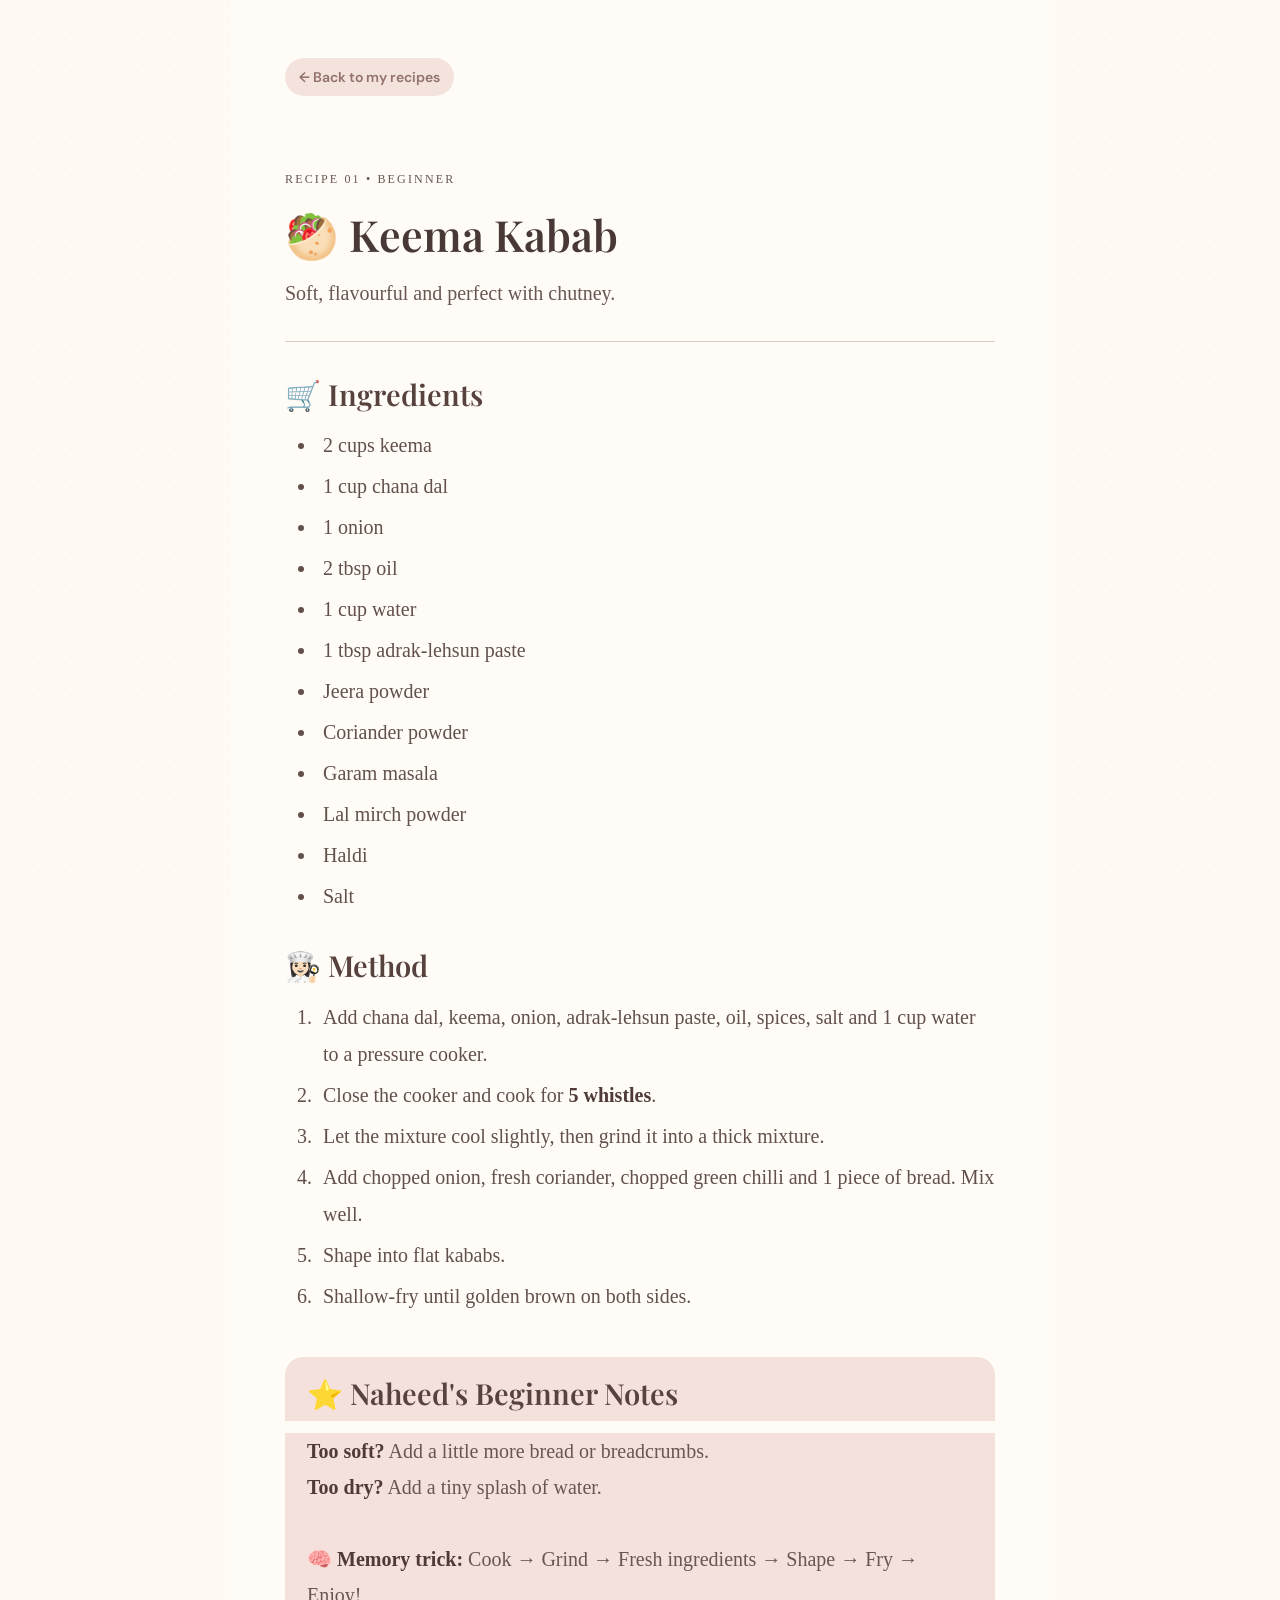
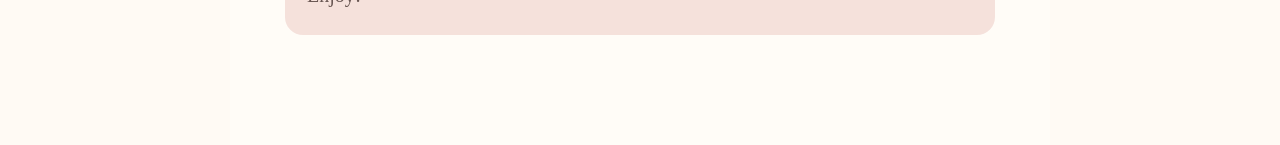
==== recipes/01-keema-kabab.html @ dbfe81f7 "Update 01-keema-kabab.html" ====
<!DOCTYPE html>
<html lang="en"><head><meta charset="UTF-8"><meta name="viewport" content="width=device-width,initial-scale=1.0">
<title>Keema Kabab | Naheed's Kitchen</title><link rel="stylesheet" href="../style.css"></head>
<body>
<main class="recipe-page">
<a href="../index.html">← Back to my recipes</a>
<p class="eyebrow" style="margin-top:45px">RECIPE 01 • BEGINNER</p>
<h1>🥙 Keema Kabab</h1>
<p>Soft, flavourful and perfect with chutney.</p>
<hr>
<h2>🛒 Ingredients</h2>
<ul>
<li>2 cups keema</li><li>1 cup chana dal</li><li>1 onion</li><li>2 tbsp oil</li><li>1 cup water</li>
<li>1 tbsp adrak-lehsun paste</li><li>Jeera powder</li><li>Coriander powder</li>
<li>Garam masala</li><li>Lal mirch powder</li><li>Haldi</li><li>Salt</li>
</ul>
<h2>👩🏻‍🍳 Method</h2>
<ol>
<li>Add chana dal, keema, onion, adrak-lehsun paste, oil, spices, salt and 1 cup water to a pressure cooker.</li>
<li>Close the cooker and cook for <strong>5 whistles</strong>.</li>
<li>Let the mixture cool slightly, then grind it into a thick mixture.</li>
<li>Add chopped onion, fresh coriander, chopped green chilli and 1 piece of bread. Mix well.</li>
<li>Shape into flat kababs.</li>
<li>Shallow-fry until golden brown on both sides.</li>
</ol>
<h2>⭐ Naheed's Beginner Notes</h2>
<p><strong>Too soft?</strong> Add a little more bread or breadcrumbs.<br>
<strong>Too dry?</strong> Add a tiny splash of water.<br><br>
🧠 <strong>Memory trick:</strong> Cook → Grind → Fresh ingredients → Shape → Fry → Enjoy!</p>
</main>
</body></html>
---- style.css ----
@import url('https://fonts.googleapis.com/css2?family=DM+Sans:wght@400;500;600;700&family=Playfair+Display:wght@500;600;700&family=Sacramento&display=swap');
:root{--cream:#fffaf4;--white:#fffdf9;--ink:#4d3b38;--muted:#806d67;--rose:#e9beb7;--blush:#f5d9d4;--peach:#f5cdb5;--butter:#f2dfaa;--sage:#d4dfcd;--brown:#735b55}
*{box-sizing:border-box}html{scroll-behavior:smooth}body{margin:0;background:var(--cream);color:var(--ink);font-family:'DM Sans',sans-serif;line-height:1.6}body:before{content:'';position:fixed;inset:0;pointer-events:none;opacity:.2;background-image:radial-gradient(#b99a90 .45px,transparent .45px);background-size:13px 13px;z-index:-1}a{text-decoration:none;color:inherit}.top-note{text-align:center;background:#ead8cc;color:#785f58;font-size:11px;letter-spacing:.1em;padding:8px}.site-header{max-width:1180px;margin:auto;padding:25px 28px;display:flex;justify-content:space-between;align-items:center}.logo{font:700 23px 'Playfair Display',serif}.logo span{font-size:21px}nav{display:flex;gap:28px;font-size:13px;color:var(--muted)}nav a:hover{color:#ae776f}.hero{max-width:1180px;margin:15px auto 55px;padding:60px 70px;display:grid;grid-template-columns:1fr 1fr;align-items:center;overflow:hidden;border-radius:34px;background:#f3ddd6;position:relative}.hero:after{content:'';position:absolute;width:430px;height:430px;border-radius:50%;background:#e8c5bd;right:-160px;top:-180px;opacity:.5}.eyebrow{font-size:10px;letter-spacing:.22em;font-weight:700;color:#a27770;margin:0 0 12px}.hero h1{font:600 68px/1.01 'Playfair Display',serif;margin:0 0 18px;letter-spacing:-.035em}.hero h1 em{font:400 1.12em 'Sacramento',cursive;color:#9b706b}.hero-text{max-width:510px;color:#6d5954;font-size:15px}.button{display:inline-block;margin-top:14px;background:var(--brown);color:#fff;padding:12px 21px;border-radius:30px;font-size:12px;font-weight:700;box-shadow:0 8px 20px #765d5830}.hero-art{height:370px;position:relative}.blob{position:absolute;border-radius:50%}.blob-one{width:335px;height:335px;background:#f8ead8;left:70px;top:10px}.blob-two{width:125px;height:125px;background:var(--sage);right:5px;bottom:0}.recipe-paper{position:absolute;background:#fffaf0;width:220px;height:275px;left:125px;top:42px;transform:rotate(4deg);padding:40px 28px;box-shadow:0 15px 35px #765d581c}.paper-tape{position:absolute;top:-12px;left:82px;background:#e4b7ad;width:55px;height:25px;text-align:center;transform:rotate(-4deg)}.paper-small{font-size:9px;letter-spacing:.2em;color:#ad8178;margin:0}.recipe-paper h2{font:600 33px/1.08 'Playfair Display',serif;margin:18px 0}.scribble{font:24px 'Sacramento',cursive;color:#9d7771}.paper-spoon{position:absolute;right:22px;bottom:18px;font-size:28px}.doodle{position:absolute;color:#a47c75;font-size:27px}.doodle-one{top:20px;left:50px}.doodle-two{right:30px;top:105px}.doodle-three{left:25px;bottom:60px;font-size:18px}.intro-strip{max-width:1000px;margin:0 auto 80px;display:grid;grid-template-columns:repeat(3,1fr);background:#dfc9bd;border-radius:20px;overflow:hidden}.intro-strip div{background:#fffaf4;padding:22px 25px}.intro-strip span{font:500 16px 'Playfair Display';color:#bd938a;margin-right:13px}.intro-strip strong{font:17px 'Playfair Display'}.intro-strip small{display:block;margin-left:31px;color:#8b7771;font-size:10px}.recipes-section,.notes-section{max-width:1100px;margin:0 auto 100px;padding:0 25px}.section-heading{display:flex;justify-content:space-between;align-items:end;margin-bottom:30px}.section-heading h2,.notes-title h2{font:600 40px/1.15 'Playfair Display';margin:0}.search-wrap{background:#fff;border:1px solid #eadbd3;border-radius:30px;padding:8px 16px;display:flex;align-items:center;gap:8px;width:245px}.search-wrap input{border:0;outline:0;background:transparent;width:100%;font:13px 'DM Sans';color:var(--ink)}.recipe-grid{display:grid;grid-template-columns:repeat(3,1fr);gap:25px}.recipe-card{background:#fff;border-radius:20px;overflow:hidden;border:1px solid #eee1da;transition:.25s;box-shadow:0 10px 28px #6f514916}.recipe-card:hover{transform:translateY(-6px);box-shadow:0 16px 34px #6f514921}.card-visual{height:205px;position:relative;display:flex;align-items:center;justify-content:center}.card-pink .card-visual{background:#f4d8d3}.card-yellow .card-visual{background:#f4e3ad}.food-placeholder{font-size:90px;filter:drop-shadow(0 8px 7px #6f514918)}.pin{position:absolute;top:15px;left:15px;background:#fff8ed;border-radius:20px;padding:5px 10px;font-size:8px;letter-spacing:.1em;color:#846a62;font-weight:700}.flower{position:absolute;right:16px;bottom:12px;font-size:28px;color:#a77a74}.card-content{padding:22px 23px 25px}.card-category{font-size:9px;letter-spacing:.17em;font-weight:700;color:#a77d76;margin:0 0 6px}.card-content h3{font:25px 'Playfair Display';margin:0 0 7px}.card-content p:not(.card-category){font-size:13px;color:#786661;margin:0 0 18px}.read{font-size:12px;font-weight:700;color:#8e6861}.read b{font-size:17px;margin-left:7px}.coming-card{border:1.5px dashed #d7bdb4;border-radius:20px;padding:30px;background:#f8efe8;display:flex;flex-direction:column;justify-content:center;min-height:380px;text-align:center}.coming-card>span{font-size:35px}.coming-card h3{font:25px/1.15 'Playfair Display';margin:15px 0 8px}.coming-card p{font-size:12px;color:#806d67}.no-results{display:none;text-align:center;padding:30px;color:#846f69}.about-section{background:#e3e9dc;padding:75px 25px;margin-bottom:90px}.about-card{max-width:1000px;margin:auto;display:grid;grid-template-columns:260px 1fr;gap:60px;align-items:center}.about-photo{width:240px;height:240px;border-radius:48% 52% 45% 55%;background:#f6dfd4;display:grid;place-items:center;font-size:90px;transform:rotate(-4deg);box-shadow:12px 15px 0 #c5d2bc}.about-card h2{font:37px/1.15 'Playfair Display';margin:0 0 17px}.about-card p{font-size:14px;color:#5f665a}.hand-note{font:27px 'Sacramento';color:#897267!important}.notes-section{display:grid;grid-template-columns:280px 1fr;gap:60px}.notes-title h2{font-size:34px}.notes-grid{display:grid;grid-template-columns:repeat(3,1fr);gap:15px}.note{background:#fff;border-radius:18px;padding:25px 20px;border:1px solid #eee0d9}.note:nth-child(1){background:#f8e3df}.note:nth-child(2){background:#f6edc8}.note:nth-child(3){background:#e2eadc}.note span{font-size:25px}.note h3{font:19px 'Playfair Display';margin:10px 0 4px}.note p{font-size:12px;color:#75655f;margin:0}footer{background:#6e5752;color:#f8eee9;padding:28px;text-align:center;font-size:12px}footer strong{font:16px 'Playfair Display'}footer p{margin:5px 0 0;opacity:.8}@media(max-width:850px){.site-header{padding:20px}.site-header nav{display:none}.hero{grid-template-columns:1fr;padding:45px 30px}.hero h1{font-size:56px}.hero-art{margin-top:25px;height:330px}.recipe-paper{left:50%;transform:translateX(-50%) rotate(4deg)}.blob-one{left:50%;transform:translateX(-50%)}.intro-strip{margin-left:20px;margin-right:20px}.recipe-grid{grid-template-columns:1fr 1fr}.about-card{grid-template-columns:1fr;gap:30px}.about-photo{margin:auto}.notes-section{grid-template-columns:1fr}.notes-grid{grid-template-columns:1fr 1fr}}@media(max-width:560px){.hero{margin:10px 12px 45px;border-radius:25px}.hero h1{font-size:48px}.hero-art{height:290px}.recipe-paper{width:195px;height:245px;padding:35px 23px}.recipe-paper h2{font-size:29px}.intro-strip{grid-template-columns:1fr;margin-bottom:55px}.intro-strip div{padding:15px 20px}.recipe-grid,.notes-grid{grid-template-columns:1fr}.section-heading{display:block}.section-heading h2{font-size:32px;margin-bottom:20px}.search-wrap{width:100%}.about-card h2{font-size:31px}.recipes-section,.notes-section{margin-bottom:65px}}

.category-menu{position:relative}.category-button{border:0;background:transparent;color:var(--muted);font:13px "DM Sans";cursor:pointer}
.category-dropdown{display:none;position:absolute;top:26px;left:-15px;min-width:180px;background:#fffaf5;border:1px solid #eadbd3;border-radius:16px;padding:8px;box-shadow:0 15px 30px #6f51491c;z-index:50}
.category-menu:hover .category-dropdown,.category-menu:focus-within .category-dropdown{display:block}
.category-dropdown a{display:block;padding:9px 12px;border-radius:10px;font-size:12px;color:#725f59}
.category-dropdown a:hover{background:#f5e2dc}
.category-pills{display:flex;gap:9px;flex-wrap:wrap;margin:-8px 0 25px}
.category-pills button{border:1px solid #e5d5ce;background:#fffaf5;color:#806b65;border-radius:25px;padding:8px 15px;font:600 11px "DM Sans";cursor:pointer}
.category-pills button:hover,.category-pills button.active{background:#ead1ca;border-color:#ead1ca;color:#674f4a}
.category-coming{min-height:380px}
/* =========================================
   CATEGORY MENU
========================================= */

.category-menu {
  position: relative;
}

.category-button {
  border: none;
  background: transparent;
  color: var(--muted);
  font: 600 14px "DM Sans", sans-serif;
  cursor: pointer;
  padding: 8px 4px;
}

.category-dropdown {
  display: none;
  position: absolute;
  top: 38px;
  left: -25px;
  min-width: 220px;
  background: #fffaf5;
  border: 1px solid #eadbd3;
  border-radius: 18px;
  padding: 10px;
  box-shadow: 0 18px 40px rgba(111,81,73,.15);
  z-index: 100;
}

.category-menu:hover .category-dropdown,
.category-menu:focus-within .category-dropdown {
  display: block;
}

.category-dropdown a {
  display: block;
  padding: 11px 14px;
  border-radius: 11px;
  font-size: 14px;
  color: #725f59;
  transition: .2s ease;
}

.category-dropdown a:hover {
  background: #f5e2dc;
  color: #604b46;
  transform: translateX(2px);
}

.submenu-title {
  padding: 12px 14px 5px;
  font-size: 10px;
  font-weight: 800;
  letter-spacing: .16em;
  color: #a47c74;
}


/* =========================================
   CATEGORY PILLS
========================================= */

.category-pills {
  display: flex;
  gap: 10px;
  flex-wrap: wrap;
  margin: -8px 0 30px;
}

.category-pills button {
  border: 1px solid #e5d5ce;
  background: #fffaf5;
  color: #806b65;
  border-radius: 30px;
  padding: 10px 18px;
  font: 600 13px "DM Sans", sans-serif;
  cursor: pointer;
  transition: .2s ease;
}

.category-pills button:hover {
  background: #f5e2dc;
  transform: translateY(-2px);
}

.category-pills button.active {
  background: #ead1ca;
  border-color: #ead1ca;
  color: #674f4a;
}


/* =========================================
   BIGGER, MORE ELEGANT TYPOGRAPHY
========================================= */

.section-heading h2,
.notes-title h2 {
  font-size: 44px;
}

.card-content h3 {
  font-size: 28px;
}

.card-content p:not(.card-category) {
  font-size: 14px;
  line-height: 1.7;
}

.card-category {
  font-size: 10px;
}

.read {
  font-size: 13px;
}

.about-card h2 {
  font-size: 40px;
}

.note h3 {
  font-size: 21px;
}

.note p {
  font-size: 13px;
}

.recipe-card {
  min-height: 500px;
}


/* =========================================
   FILTERED CARDS
========================================= */

.recipe-card[hidden],
.category-coming[hidden] {
  display: none !important;
}

.no-results[hidden] {
  display: none !important;
}


/* =========================================
   MOBILE
========================================= */

@media (max-width: 850px) {

  .section-heading h2,
  .notes-title h2 {
    font-size: 38px;
  }

  .card-content h3 {
    font-size: 26px;
  }

}

@media (max-width: 560px) {

  .category-pills {
    gap: 7px;
  }

  .category-pills button {
    padding: 9px 13px;
    font-size: 12px;
  }

  .section-heading h2 {
    font-size: 32px;
  }

}
/* =========================================================
   RECIPE PAGE — centered, larger & handwritten
   ========================================================= */

@import url('https://fonts.googleapis.com/css2?family=Kalam:wght@300;400;700&display=swap');

body:has(> main > a[href="../index.html"]) > main {
  width: min(820px, calc(100% - 48px));
  margin: 0 auto;
  padding: 58px 55px 85px;
  background: rgba(255,253,249,.75);
}

/* Back link */
body:has(> main > a[href="../index.html"]) > main > a:first-child {
  display: inline-block;
  margin-bottom: 28px;
  font-size: 14px;
  font-weight: 600;
  color: #92716b;
  padding: 8px 14px;
  border-radius: 20px;
  background: #f4e3dd;
}

/* Small recipe label */
body:has(> main > a[href="../index.html"]) > main > .eyebrow {
  font-size: 12px;
  letter-spacing: .18em;
  margin: 10px 0 18px;
}

/* Recipe title */
body:has(> main > a[href="../index.html"]) > main > h1 {
  font: 600 43px/1.2 'Playfair Display', serif;
  margin: 0 0 14px;
  color: #493936;
}

/* Intro description */
body:has(> main > a[href="../index.html"]) > main > p {
  font: 400 20px/1.8 'Kalam', cursive;
  color: #685652;
  margin: 8px 0 25px;
}

/* Divider */
body:has(> main > a[href="../index.html"]) > main hr {
  border: 0;
  border-top: 1px solid #dfcbc4;
  margin: 30px 0 34px;
}

/* Section headings */
body:has(> main > a[href="../index.html"]) > main h2 {
  font: 600 29px/1.3 'Playfair Display', serif;
  color: #58423e;
  margin: 32px 0 12px;
}

/* Ingredients + method */
body:has(> main > a[href="../index.html"]) > main ul,
body:has(> main > a[href="../index.html"]) > main ol {
  margin: 14px 0 28px;
  padding-left: 32px;
  font: 400 20px/1.85 'Kalam', cursive;
  color: #62504b;
}

/* Individual ingredients / steps */
body:has(> main > a[href="../index.html"]) > main li {
  padding-left: 6px;
  margin: 4px 0;
}

/* Bold words */
body:has(> main > a[href="../index.html"]) > main strong {
  font-weight: 700;
  color: #4f3a36;
}

/* Beginner note */
body:has(> main > a[href="../index.html"]) > main h2:last-of-type {
  margin-top: 42px;
  padding: 18px 22px 8px;
  background: #f5e1db;
  border-radius: 18px 18px 0 0;
}

body:has(> main > a[href="../index.html"]) > main h2:last-of-type + p {
  margin-top: 0;
  padding: 0 22px 22px;
  background: #f5e1db;
  border-radius: 0 0 18px 18px;
}

/* Mobile */
@media (max-width: 600px) {

  body:has(> main > a[href="../index.html"]) > main {
    width: calc(100% - 24px);
    padding: 35px 22px 60px;
  }

  body:has(> main > a[href="../index.html"]) > main > h1 {
    font-size: 34px;
  }

  body:has(> main > a[href="../index.html"]) > main > p,
  body:has(> main > a[href="../index.html"]) > main ul,
  body:has(> main > a[href="../index.html"]) > main ol {
    font-size: 18px;
    line-height: 1.75;
  }

  body:has(> main > a[href="../index.html"]) > main h2 {
    font-size: 25px;
  }
}
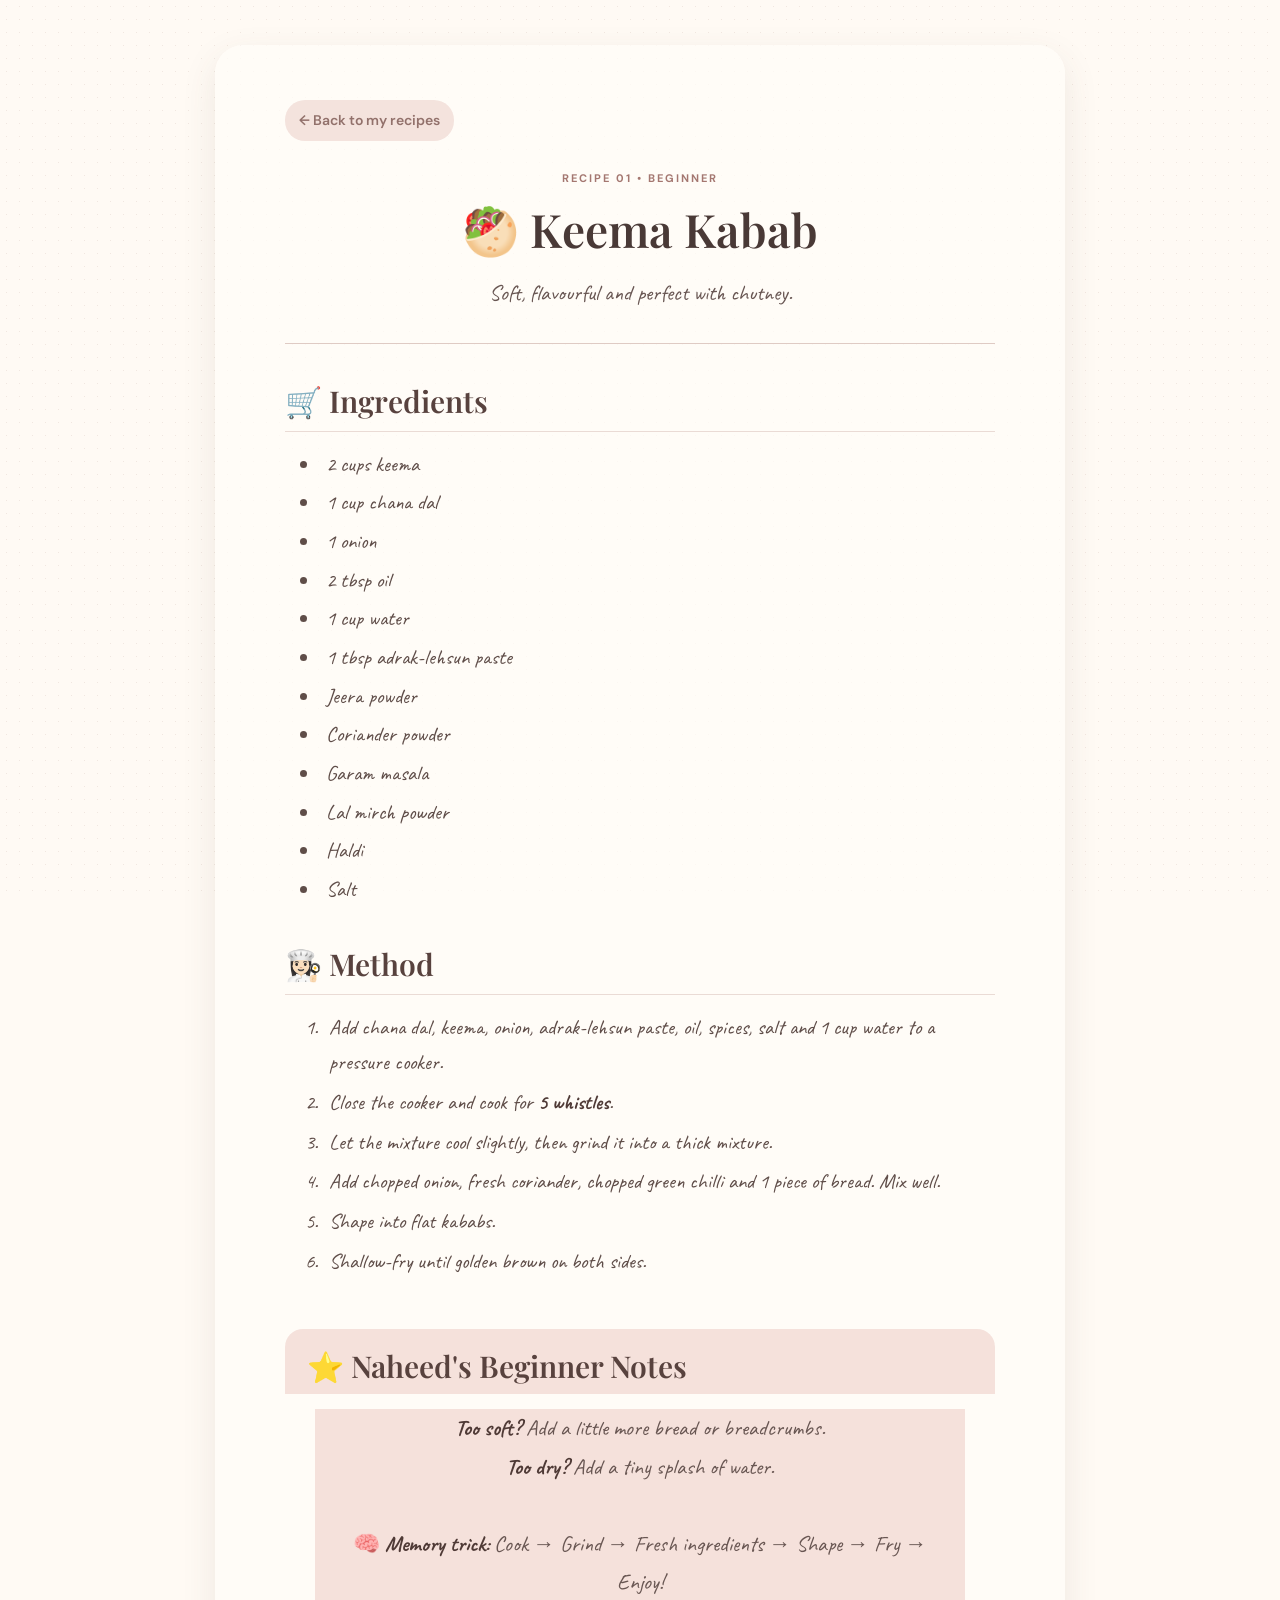
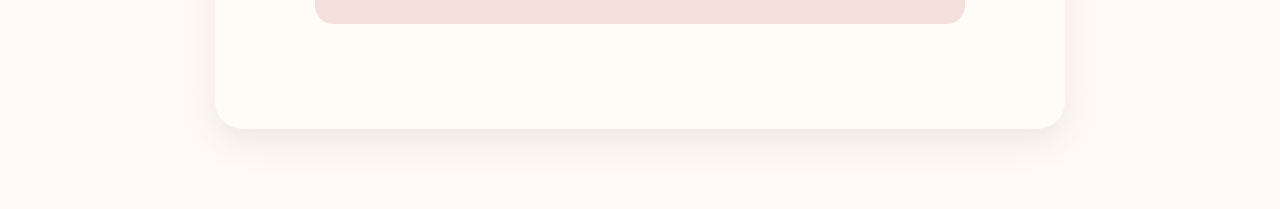
==== commit c9a76ca8: "Update 01-keema-kabab.html" ====
--- a/recipes/01-keema-kabab.html
+++ b/recipes/01-keema-kabab.html
@@ -1,6 +1,7 @@
 <!DOCTYPE html>
 <html lang="en"><head><meta charset="UTF-8"><meta name="viewport" content="width=device-width,initial-scale=1.0">
-<title>Keema Kabab | Naheed's Kitchen</title><link rel="stylesheet" href="../style.css"></head>
+<title>Keema Kabab | Naheed's Kitchen</title><link rel="stylesheet" href="../style.css">
+<link rel="stylesheet" href="../recipe.css"></head>
 <body>
 <main class="recipe-page">
 <a href="../index.html">← Back to my recipes</a>
--- a/style.css
+++ b/style.css
@@ -314,3 +314,263 @@
     font-size: 25px;
   }
 }
+/* =====================================================
+   NAHEED'S RECIPE JOURNAL
+   RECIPE PAGE DESIGN
+   ===================================================== */
+
+@import url('https://fonts.googleapis.com/css2?family=Caveat:wght@400;500;600;700&family=Playfair+Display:wght@500;600;700&display=swap');
+
+
+/* MAIN RECIPE PAPER */
+
+.recipe-page {
+  width: min(850px, calc(100% - 40px)) !important;
+  margin: 45px auto 80px !important;
+  padding: 55px 70px 75px !important;
+
+  background: rgba(255, 253, 249, 0.96);
+
+  border-radius: 28px;
+
+  box-shadow:
+    0 12px 40px rgba(111, 81, 73, 0.08);
+
+  color: #55423e;
+
+  font-family: 'Caveat', cursive !important;
+
+  font-size: 21px !important;
+
+  line-height: 1.8 !important;
+}
+
+
+/* BACK TO RECIPES */
+
+.recipe-page > a:first-child {
+  display: inline-block;
+
+  font-family: 'DM Sans', sans-serif !important;
+
+  font-size: 14px !important;
+  font-weight: 600;
+
+  color: #8c6c65;
+
+  background: #f4e3dd;
+
+  padding: 8px 16px;
+
+  border-radius: 30px;
+
+  margin-bottom: 30px;
+
+  transition: .2s ease;
+}
+
+.recipe-page > a:first-child:hover {
+  background: #ead1ca;
+  transform: translateX(-3px);
+}
+
+
+/* RECIPE LABEL */
+
+.recipe-page .eyebrow {
+  font-family: 'DM Sans', sans-serif !important;
+
+  font-size: 11px !important;
+
+  letter-spacing: .2em;
+
+  font-weight: 700;
+
+  color: #a47770;
+
+  margin-bottom: 15px !important;
+}
+
+
+/* BIG RECIPE TITLE */
+
+.recipe-page h1 {
+  font-family: 'Playfair Display', serif !important;
+
+  font-size: 46px !important;
+
+  line-height: 1.15 !important;
+
+  color: #493936;
+
+  margin: 0 0 18px !important;
+
+  text-align: center;
+}
+
+
+/* INTRO DESCRIPTION */
+
+.recipe-page > p {
+  font-family: 'Caveat', cursive !important;
+
+  font-size: 24px !important;
+
+  line-height: 1.5 !important;
+
+  text-align: center;
+
+  color: #76615b;
+
+  margin: 0 auto 30px !important;
+
+  max-width: 650px;
+}
+
+
+/* DIVIDER */
+
+.recipe-page hr {
+  border: 0;
+
+  border-top: 1px solid #dfcbc4;
+
+  margin: 35px 0 40px;
+}
+
+
+/* SECTION HEADINGS */
+
+.recipe-page h2 {
+  font-family: 'Playfair Display', serif !important;
+
+  font-size: 30px !important;
+
+  line-height: 1.3 !important;
+
+  color: #59423e;
+
+  margin: 38px 0 15px !important;
+
+  padding-bottom: 8px;
+
+  border-bottom: 1px solid #eadbd5;
+}
+
+
+/* RECIPE TEXT */
+
+.recipe-page p {
+  font-family: 'Caveat', cursive !important;
+
+  font-size: 22px !important;
+
+  line-height: 1.75 !important;
+
+  color: #64514c;
+}
+
+
+/* INGREDIENTS */
+
+.recipe-page ul {
+  padding-left: 35px !important;
+
+  margin-top: 12px !important;
+}
+
+.recipe-page ul li {
+  font-family: 'Caveat', cursive !important;
+
+  font-size: 21px !important;
+
+  line-height: 1.65 !important;
+
+  margin: 2px 0;
+}
+
+
+/* METHOD */
+
+.recipe-page ol {
+  padding-left: 38px !important;
+
+  margin-top: 15px !important;
+}
+
+.recipe-page ol li {
+  font-family: 'Caveat', cursive !important;
+
+  font-size: 21px !important;
+
+  line-height: 1.7 !important;
+
+  margin-bottom: 8px;
+}
+
+
+/* BOLD WORDS */
+
+.recipe-page strong {
+  color: #4f3b36;
+
+  font-weight: 700;
+}
+
+
+/* BEGINNER NOTES */
+
+.recipe-page h2:last-of-type {
+  background: #f5e2dc;
+
+  border: 0;
+
+  border-radius: 20px 20px 0 0;
+
+  padding: 20px 25px 8px;
+
+  margin-top: 50px !important;
+}
+
+.recipe-page h2:last-of-type + p {
+  background: #f5e2dc;
+
+  border-radius: 0 0 20px 20px;
+
+  padding: 0 25px 25px;
+
+  margin-top: 0 !important;
+}
+
+
+/* MOBILE */
+
+@media (max-width: 700px) {
+
+  .recipe-page {
+    width: calc(100% - 24px) !important;
+
+    margin: 20px auto 50px !important;
+
+    padding: 35px 25px 50px !important;
+
+    font-size: 19px !important;
+  }
+
+  .recipe-page h1 {
+    font-size: 36px !important;
+  }
+
+  .recipe-page h2 {
+    font-size: 26px !important;
+  }
+
+  .recipe-page > p {
+    font-size: 21px !important;
+  }
+
+  .recipe-page ul li,
+  .recipe-page ol li {
+    font-size: 19px !important;
+  }
+}
--- a/recipe.css
+++ b/recipe.css
@@ -0,0 +1,240 @@
+@import url('https://fonts.googleapis.com/css2?family=Caveat:wght@400;500;600;700&family=Playfair+Display:wght@500;600;700&display=swap');
+
+/* ================================
+   NAHEED'S RECIPE JOURNAL
+   ================================ */
+
+.recipe-page {
+  width: min(820px, calc(100% - 40px));
+  margin: 55px auto 80px;
+  padding: 55px 65px 75px;
+
+  background: #fffaf5;
+  border-radius: 28px;
+
+  box-shadow:
+    0 12px 35px rgba(92, 67, 60, 0.10);
+
+  color: #594743;
+
+  font-family: "Caveat", cursive;
+}
+
+
+/* BACK TO RECIPES */
+
+.recipe-page > a:first-child {
+  display: inline-block;
+
+  font-family: "DM Sans", sans-serif;
+  font-size: 14px;
+  font-weight: 600;
+
+  color: #80635d;
+  background: #f3dfd8;
+
+  padding: 9px 17px;
+  border-radius: 30px;
+
+  text-decoration: none;
+
+  margin-bottom: 30px;
+}
+
+
+/* RECIPE LABEL */
+
+.recipe-page .eyebrow {
+  font-family: "DM Sans", sans-serif;
+
+  font-size: 11px;
+  font-weight: 700;
+
+  letter-spacing: 0.18em;
+
+  color: #a47770;
+
+  margin-bottom: 14px;
+}
+
+
+/* MAIN TITLE */
+
+.recipe-page h1 {
+  font-family: "Playfair Display", serif;
+
+  font-size: 46px;
+  line-height: 1.2;
+
+  color: #493936;
+
+  text-align: center;
+
+  margin: 0 0 15px;
+}
+
+
+/* DESCRIPTION */
+
+.recipe-page > p {
+  font-family: "Caveat", cursive;
+
+  font-size: 25px;
+  line-height: 1.5;
+
+  text-align: center;
+
+  color: #79625c;
+
+  max-width: 650px;
+
+  margin: 0 auto 32px;
+}
+
+
+/* DIVIDER */
+
+.recipe-page hr {
+  border: none;
+
+  border-top: 1px solid #dfcbc4;
+
+  margin: 35px 0 40px;
+}
+
+
+/* SECTION HEADINGS */
+
+.recipe-page h2 {
+  font-family: "Playfair Display", serif;
+
+  font-size: 30px;
+  line-height: 1.3;
+
+  color: #59423e;
+
+  margin: 40px 0 18px;
+
+  padding-bottom: 10px;
+
+  border-bottom: 1px solid #eadbd5;
+}
+
+
+/* ALL NORMAL TEXT */
+
+.recipe-page p {
+  font-family: "Caveat", cursive;
+
+  font-size: 22px;
+
+  line-height: 1.7;
+
+  color: #66534e;
+}
+
+
+/* INGREDIENTS */
+
+.recipe-page ul {
+  padding-left: 32px;
+
+  margin: 10px 0 30px;
+}
+
+.recipe-page ul li {
+  font-family: "Caveat", cursive;
+
+  font-size: 22px;
+
+  line-height: 1.65;
+
+  color: #5f4d48;
+
+  margin: 3px 0;
+}
+
+
+/* METHOD */
+
+.recipe-page ol {
+  padding-left: 36px;
+
+  margin: 10px 0 35px;
+}
+
+.recipe-page ol li {
+  font-family: "Caveat", cursive;
+
+  font-size: 22px;
+
+  line-height: 1.7;
+
+  color: #5f4d48;
+
+  margin-bottom: 8px;
+}
+
+
+/* BOLD WORDS */
+
+.recipe-page strong {
+  color: #493936;
+  font-weight: 700;
+}
+
+
+/* BEGINNER NOTES */
+
+.recipe-page h2:last-of-type {
+  background: #f3dfd8;
+
+  border: none;
+
+  border-radius: 20px 20px 0 0;
+
+  padding: 22px 25px 10px;
+
+  margin-top: 50px;
+}
+
+.recipe-page h2:last-of-type + p {
+  background: #f3dfd8;
+
+  border-radius: 0 0 20px 20px;
+
+  padding: 0 25px 25px;
+
+  margin-top: 0;
+}
+
+
+/* MOBILE */
+
+@media (max-width: 700px) {
+
+  .recipe-page {
+    width: calc(100% - 24px);
+
+    margin: 25px auto 50px;
+
+    padding: 35px 25px 55px;
+  }
+
+  .recipe-page h1 {
+    font-size: 36px;
+  }
+
+  .recipe-page h2 {
+    font-size: 26px;
+  }
+
+  .recipe-page > p {
+    font-size: 22px;
+  }
+
+  .recipe-page ul li,
+  .recipe-page ol li {
+    font-size: 20px;
+  }
+}
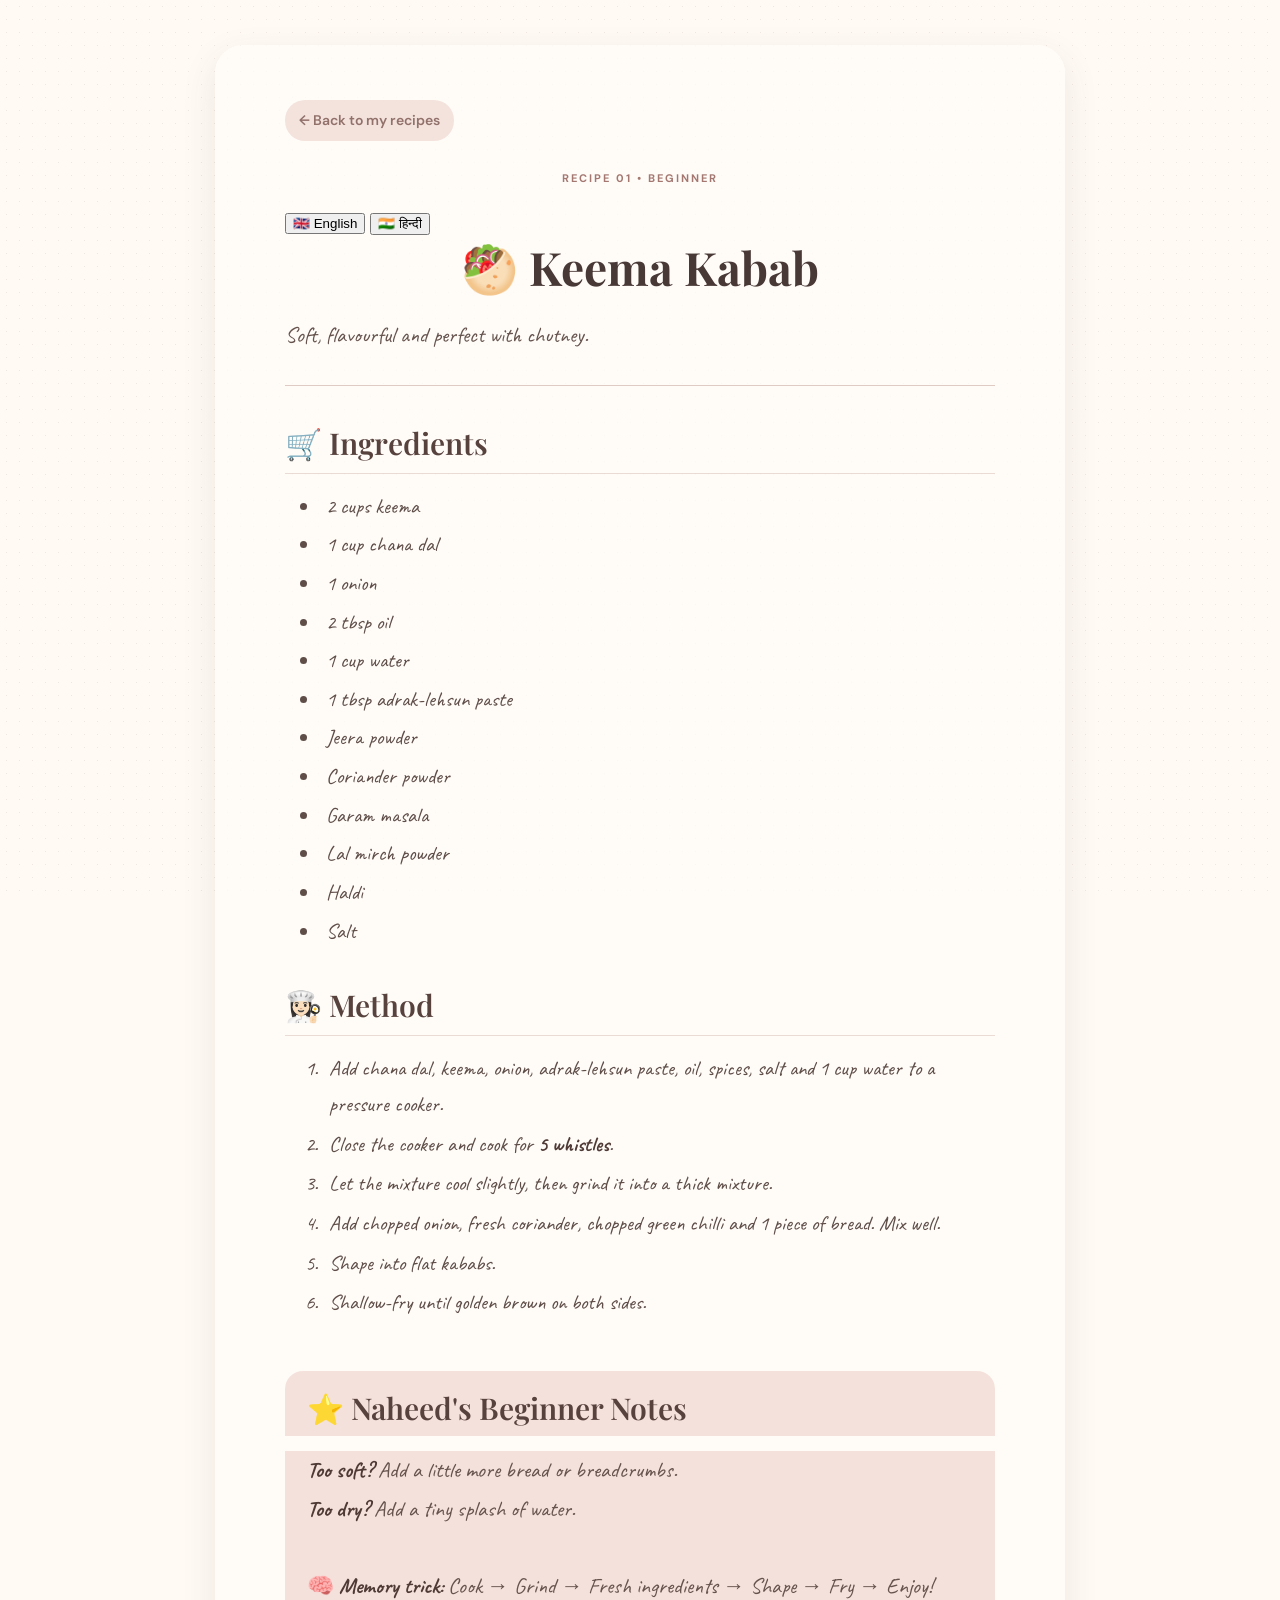
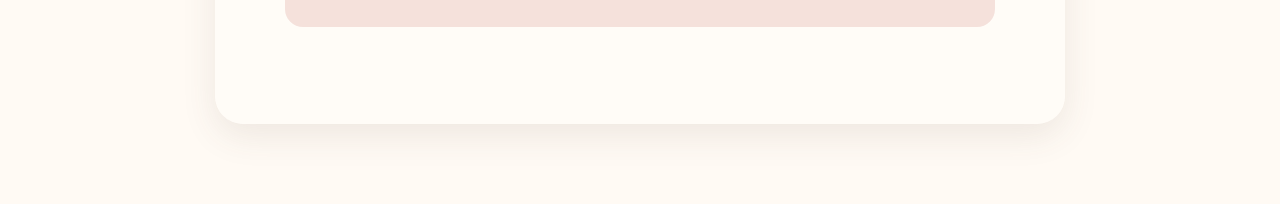
==== commit 1c186752: "Update 01-keema-kabab.html" ====
--- a/recipes/01-keema-kabab.html
+++ b/recipes/01-keema-kabab.html
@@ -1,12 +1,24 @@
 <!DOCTYPE html>
 <html lang="en"><head><meta charset="UTF-8"><meta name="viewport" content="width=device-width,initial-scale=1.0">
 <title>Keema Kabab | Naheed's Kitchen</title><link rel="stylesheet" href="../style.css">
-<link rel="stylesheet" href="../recipe.css"></head>
+<link rel="stylesheet" href="../recipe.css">
+<link href="https://fonts.googleapis.com/css2?family=Noto+Sans+Devanagari:wght@400;500;600;700&display=swap" rel="stylesheet">
+</head>
 <body>
 <main class="recipe-page">
 <a href="../index.html">← Back to my recipes</a>
 <p class="eyebrow" style="margin-top:45px">RECIPE 01 • BEGINNER</p>
-<h1>🥙 Keema Kabab</h1>
+<div class="language-switcher">
+  <button class="language-btn active" data-language="english">
+    🇬🇧 English
+  </button>
+
+  <button class="language-btn" data-language="hindi">
+    🇮🇳 हिन्दी
+  </button>
+</div>
+<div class="recipe-english">
+  <h1>🥙 Keema Kabab</h1>
 <p>Soft, flavourful and perfect with chutney.</p>
 <hr>
 <h2>🛒 Ingredients</h2>
@@ -27,6 +39,86 @@
 <h2>⭐ Naheed's Beginner Notes</h2>
 <p><strong>Too soft?</strong> Add a little more bread or breadcrumbs.<br>
 <strong>Too dry?</strong> Add a tiny splash of water.<br><br>
-🧠 <strong>Memory trick:</strong> Cook → Grind → Fresh ingredients → Shape → Fry → Enjoy!</p>
+🧠 <strong>Memory trick:</strong> Cook → Grind → Fresh ingredients → Shape → Fry → Enjoy!</p> </div>
+  <div class="recipe-hindi" hidden>
+
+  <div class="eyebrow">रेसिपी 01 · शुरुआती</div>
+
+  <h1>🥩 कीमा कबाब</h1>
+
+  <p>
+    नरम, स्वादिष्ट और चटनी के साथ बेहद स्वादिष्ट।
+  </p>
+
+  <hr>
+
+  <h2>🛒 सामग्री</h2>
+
+  <ul>
+    <li>2 कप कीमा</li>
+    <li>1 कप चना दाल</li>
+    <li>1 प्याज़</li>
+    <li>2 बड़े चम्मच तेल</li>
+    <li>1 कप पानी</li>
+    <li>1 बड़ा चम्मच अदरक-लहसुन का पेस्ट</li>
+    <li>जीरा पाउडर</li>
+    <li>धनिया पाउडर</li>
+    <li>गरम मसाला</li>
+    <li>लाल मिर्च पाउडर</li>
+    <li>हल्दी</li>
+    <li>नमक</li>
+  </ul>
+
+  <h2>👩🏻‍🍳 बनाने की विधि</h2>
+
+  <ol>
+    <li>
+      प्रेशर कुकर में चना दाल, कीमा, प्याज़,
+      अदरक-लहसुन का पेस्ट, तेल, मसाले, नमक और
+      1 कप पानी डालें।
+    </li>
+
+    <li>
+      कुकर बंद करें और 5 सीटी आने तक पकाएँ।
+    </li>
+
+    <li>
+      मिश्रण को थोड़ा ठंडा होने दें और फिर इसे
+      पीसकर गाढ़ा मिश्रण बना लें।
+    </li>
+
+    <li>
+      कटा हुआ प्याज़, ताज़ा धनिया, कटी हुई हरी मिर्च
+      और ब्रेड का एक टुकड़ा डालकर अच्छी तरह मिलाएँ।
+    </li>
+
+    <li>
+      मिश्रण के चपटे कबाब बनाएँ।
+    </li>
+
+    <li>
+      दोनों तरफ से सुनहरा भूरा होने तक
+      हल्का तलें।
+    </li>
+  </ol>
+
+  <h2>⭐ Naheed की शुरुआती टिप्स</h2>
+
+  <p>
+    <strong>बहुत नरम है?</strong>
+    थोड़ा और ब्रेड या ब्रेडक्रम्ब्स डालें।
+  </p>
+
+  <p>
+    <strong>बहुत सूखा है?</strong>
+    थोड़ा सा पानी डालें।
+  </p>
+
+  <p>
+    🧠 <strong>याद रखने की ट्रिक:</strong>
+    पकाएँ → पीसें → ताज़ी सामग्री → आकार दें → तलें → आनंद लें!
+  </p>
+
+</div>
 </main>
 </body></html>
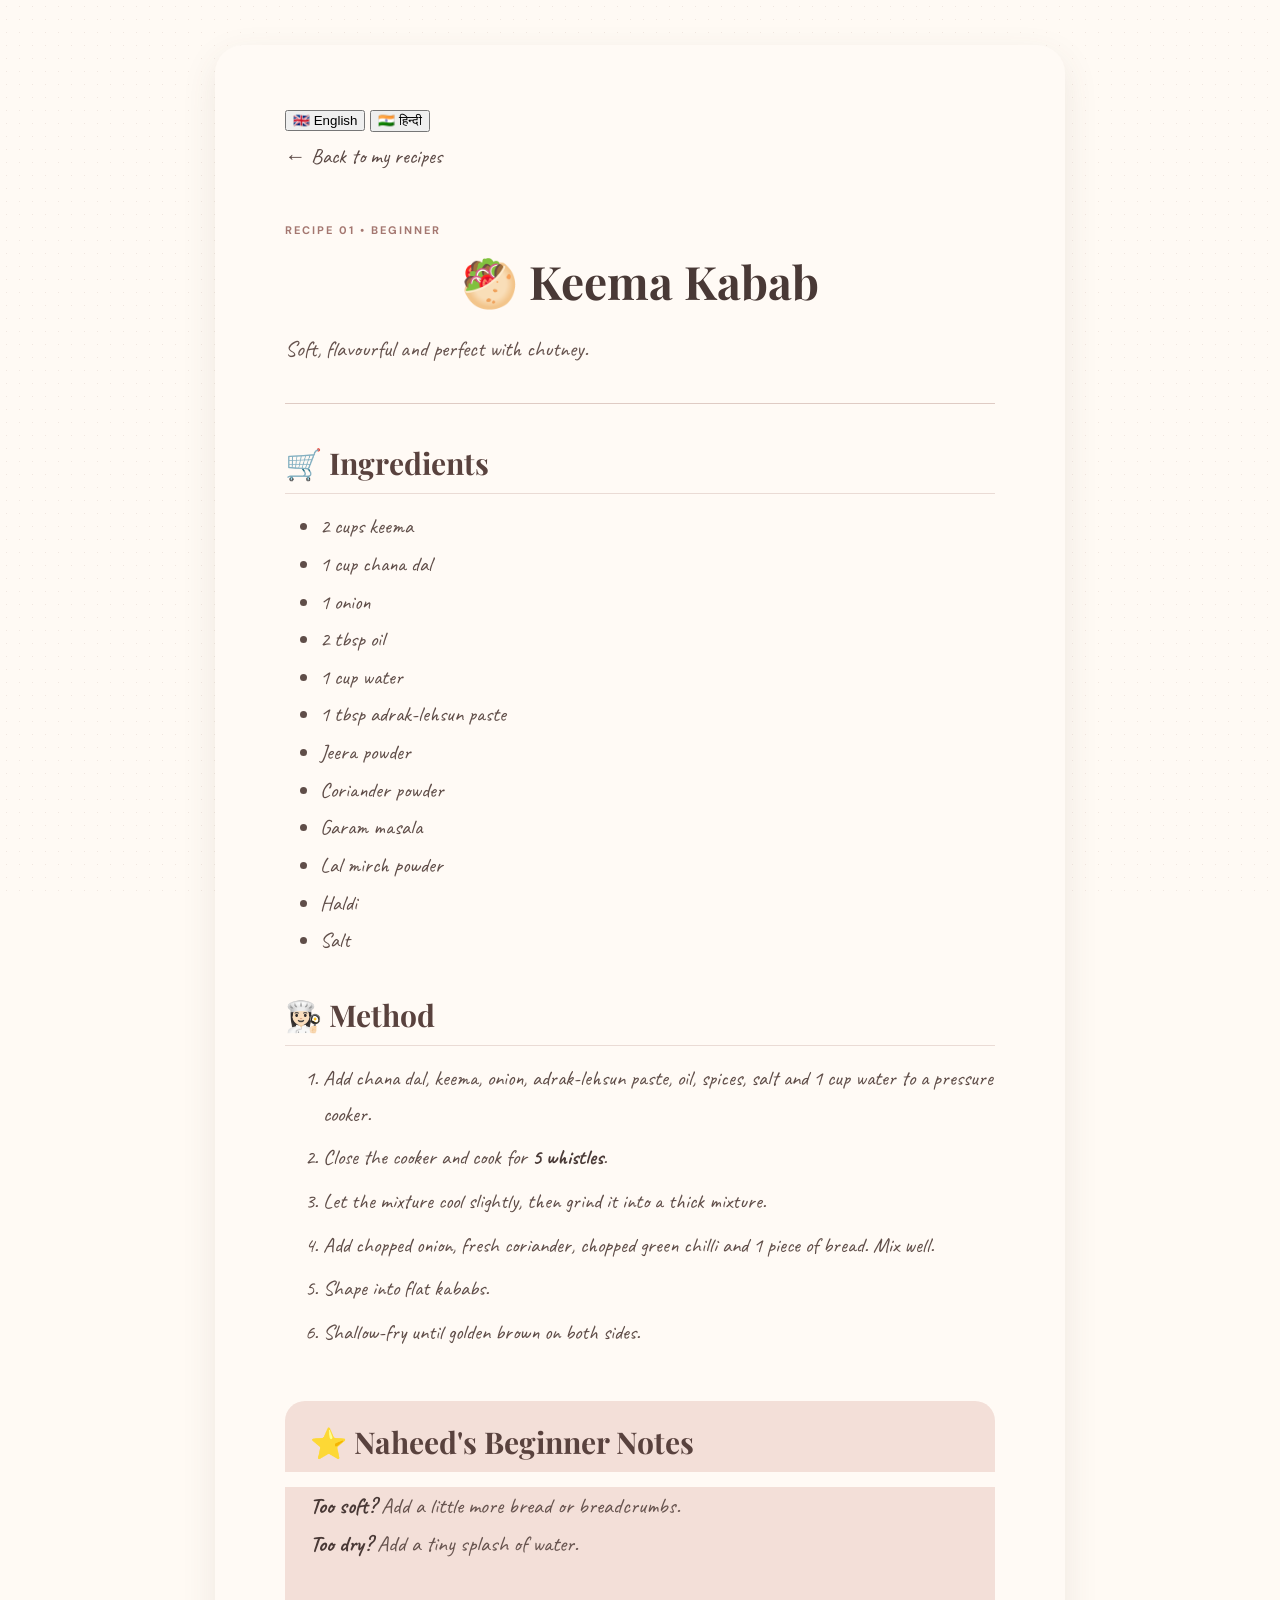
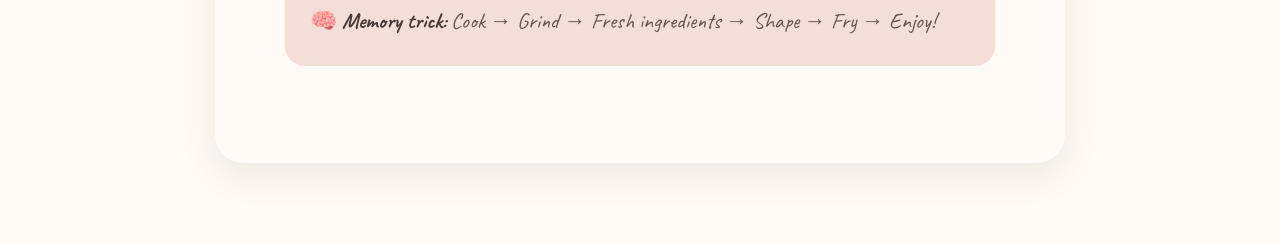
==== commit 6bf0b1a0: "Update 01-keema-kabab.html" ====
--- a/recipes/01-keema-kabab.html
+++ b/recipes/01-keema-kabab.html
@@ -6,8 +6,7 @@
 </head>
 <body>
 <main class="recipe-page">
-<a href="../index.html">← Back to my recipes</a>
-<p class="eyebrow" style="margin-top:45px">RECIPE 01 • BEGINNER</p>
+
 <div class="language-switcher">
   <button class="language-btn active" data-language="english">
     🇬🇧 English
@@ -18,6 +17,8 @@
   </button>
 </div>
 <div class="recipe-english">
+<a href="../index.html">← Back to my recipes</a>
+<p class="eyebrow" style="margin-top:45px">RECIPE 01 • BEGINNER</p>
   <h1>🥙 Keema Kabab</h1>
 <p>Soft, flavourful and perfect with chutney.</p>
 <hr>
@@ -121,4 +122,8 @@
 
 </div>
 </main>
-</body></html>
+
+<script src="../script.js"></script>
+
+</body>
+</html>
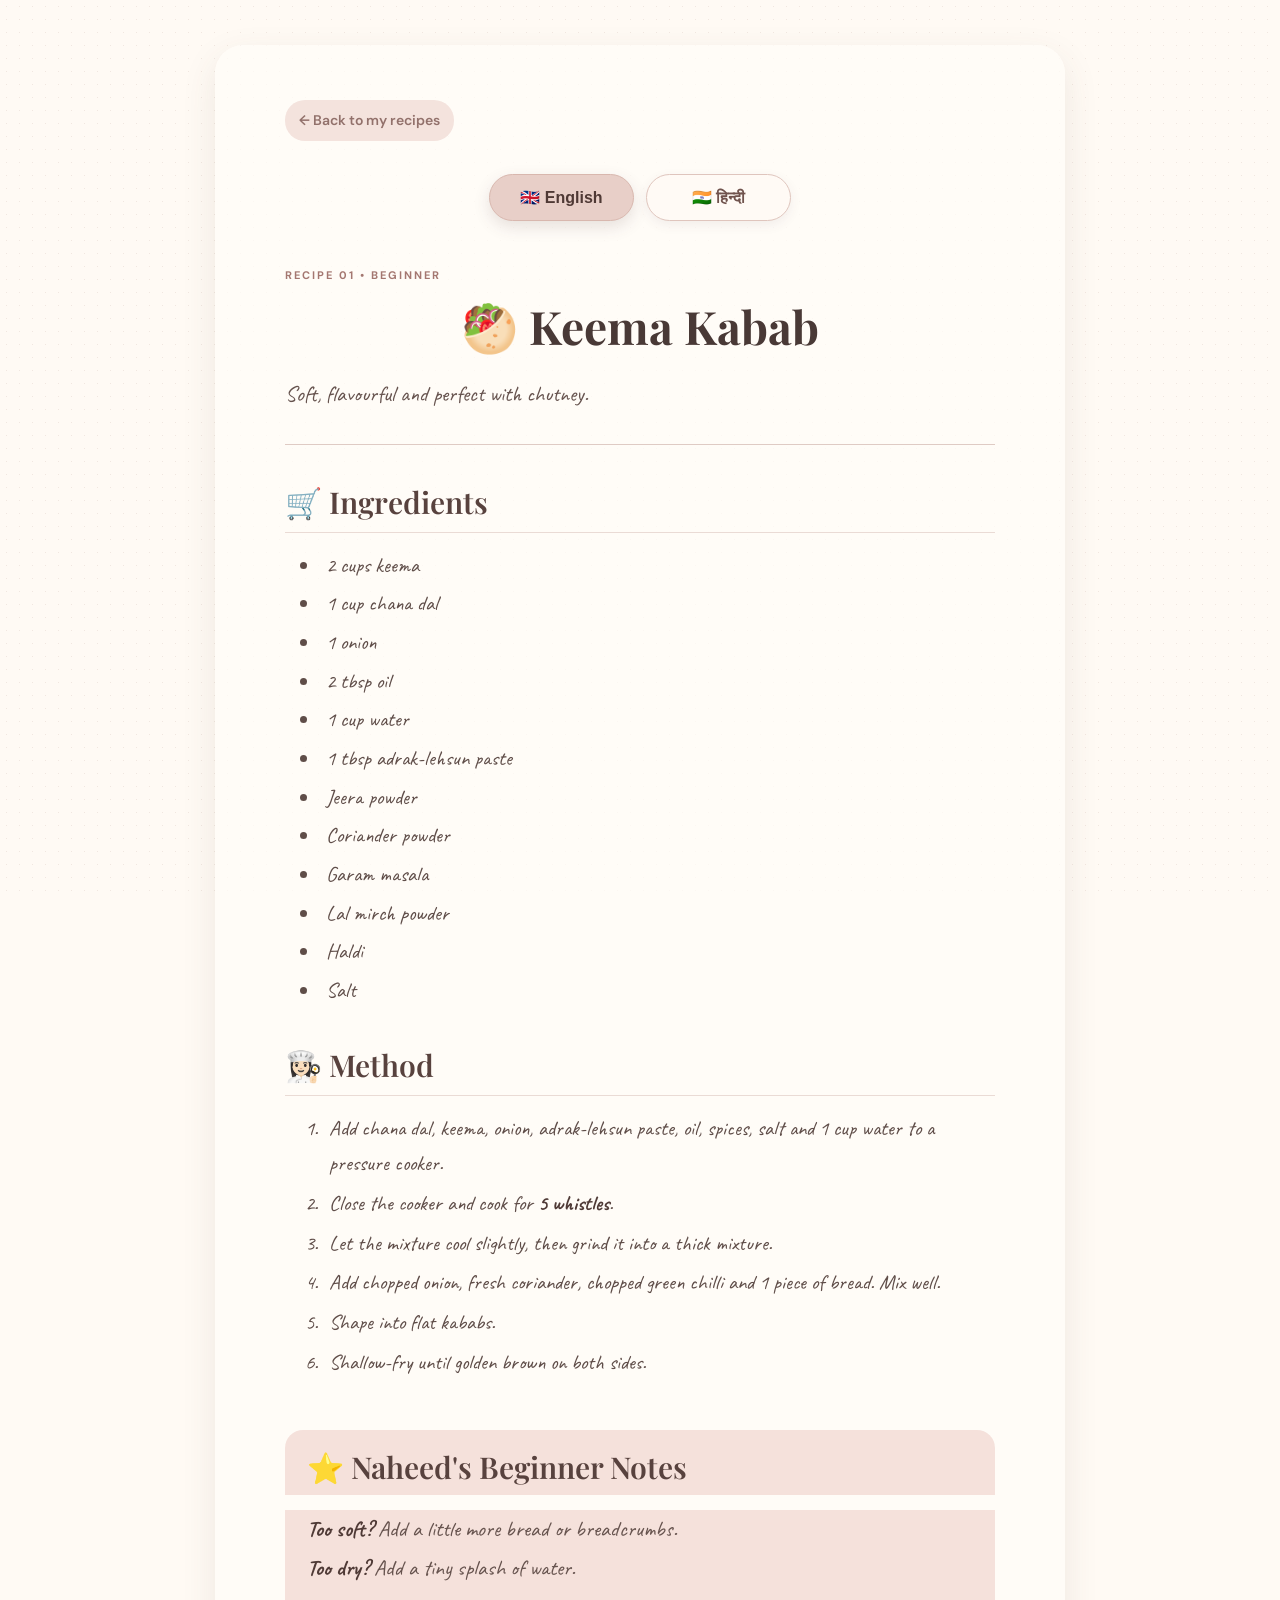
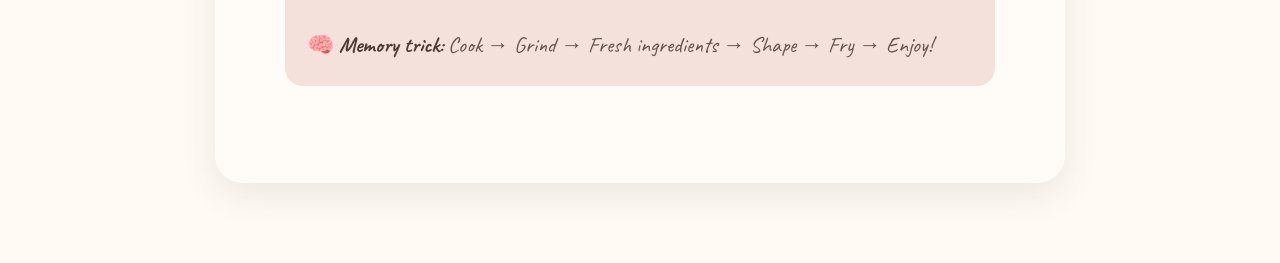
==== commit 1121aff1: "Update 01-keema-kabab.html" ====
--- a/recipes/01-keema-kabab.html
+++ b/recipes/01-keema-kabab.html
@@ -6,7 +6,7 @@
 </head>
 <body>
 <main class="recipe-page">
-
+<a href="../index.html">← Back to my recipes</a>
 <div class="language-switcher">
   <button class="language-btn active" data-language="english">
     🇬🇧 English
@@ -17,7 +17,7 @@
   </button>
 </div>
 <div class="recipe-english">
-<a href="../index.html">← Back to my recipes</a>
+
 <p class="eyebrow" style="margin-top:45px">RECIPE 01 • BEGINNER</p>
   <h1>🥙 Keema Kabab</h1>
 <p>Soft, flavourful and perfect with chutney.</p>
@@ -123,7 +123,7 @@
 </div>
 </main>
 
-<script src="../script.js"></script>
+<script src="../script.js?v=2"></script>
 
 </body>
 </html>
--- a/recipe.css
+++ b/recipe.css
@@ -238,3 +238,107 @@
     font-size: 20px;
   }
 }
+/* =================================
+   LANGUAGE SWITCHER
+   ================================= */
+
+.language-switcher {
+  display: flex;
+  justify-content: center;
+  align-items: center;
+  gap: 12px;
+  margin: 5px auto 38px;
+}
+
+.language-btn {
+  appearance: none;
+  border: 1.5px solid #dfc5bd;
+  background: #fffaf5;
+  color: #70534d;
+
+  padding: 13px 26px;
+  min-width: 145px;
+
+  border-radius: 999px;
+
+  font-family: Arial, sans-serif;
+  font-size: 16px;
+  font-weight: 700;
+
+  cursor: pointer;
+
+  box-shadow: 0 4px 12px rgba(92, 67, 60, 0.08);
+
+  transition: all 0.2s ease;
+}
+
+.language-btn:hover {
+  transform: translateY(-2px);
+  background: #f8e9e4;
+  box-shadow: 0 7px 16px rgba(92, 67, 60, 0.13);
+}
+
+.language-btn.active {
+  background: #e8cfc8;
+  border-color: #d8b7ae;
+  color: #4f3935;
+  box-shadow: 0 6px 16px rgba(92, 67, 60, 0.15);
+}
+
+
+/* =================================
+   HINDI / DEVANAGARI
+   ================================= */
+
+.recipe-hindi {
+  font-family: "Noto Sans Devanagari", sans-serif;
+}
+
+.recipe-hindi .eyebrow,
+.recipe-hindi h1,
+.recipe-hindi h2,
+.recipe-hindi p,
+.recipe-hindi li,
+.recipe-hindi strong {
+  font-family: "Noto Sans Devanagari", sans-serif;
+}
+
+.recipe-hindi .eyebrow {
+  text-align: center;
+  letter-spacing: 0.04em;
+  font-size: 14px;
+}
+
+.recipe-hindi h1 {
+  font-size: 44px;
+  font-weight: 700;
+}
+
+.recipe-hindi h2 {
+  font-size: 30px;
+  font-weight: 700;
+}
+
+.recipe-hindi p,
+.recipe-hindi li {
+  font-size: 20px;
+  line-height: 1.95;
+}
+
+
+/* MOBILE */
+
+@media (max-width: 700px) {
+
+  .language-switcher {
+    gap: 8px;
+  }
+
+  .language-btn {
+    min-width: 0;
+    flex: 1;
+    padding: 11px 12px;
+    font-size: 14px;
+  }
+
+}
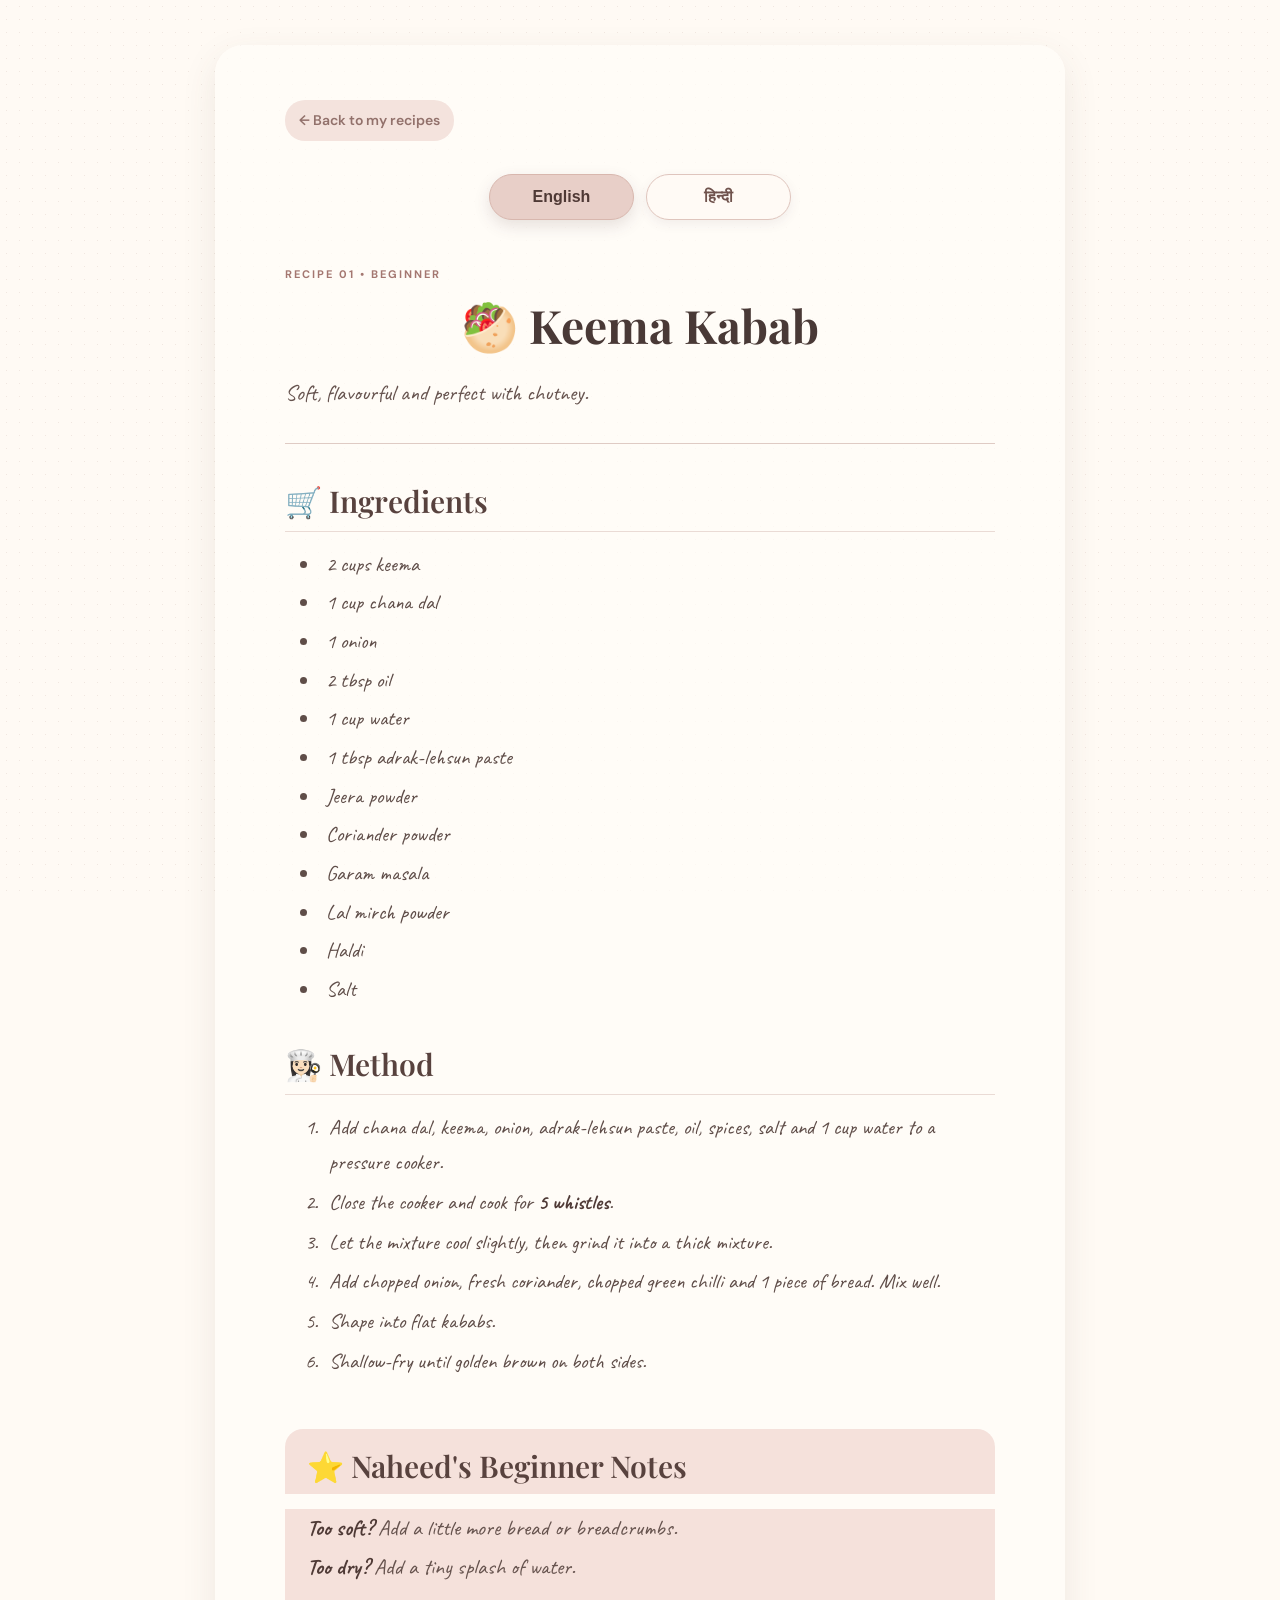
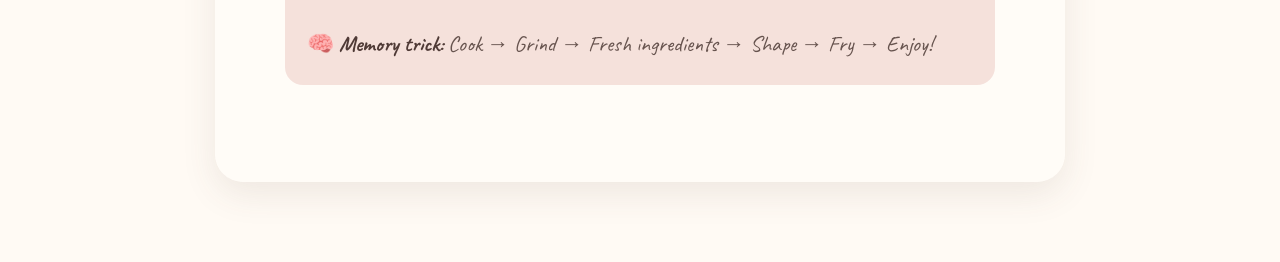
==== commit 401c38dc: "Update 01-keema-kabab.html" ====
--- a/recipes/01-keema-kabab.html
+++ b/recipes/01-keema-kabab.html
@@ -9,11 +9,11 @@
 <a href="../index.html">← Back to my recipes</a>
 <div class="language-switcher">
   <button class="language-btn active" data-language="english">
-    🇬🇧 English
+    English
   </button>
 
   <button class="language-btn" data-language="hindi">
-    🇮🇳 हिन्दी
+     हिन्दी
   </button>
 </div>
 <div class="recipe-english">
